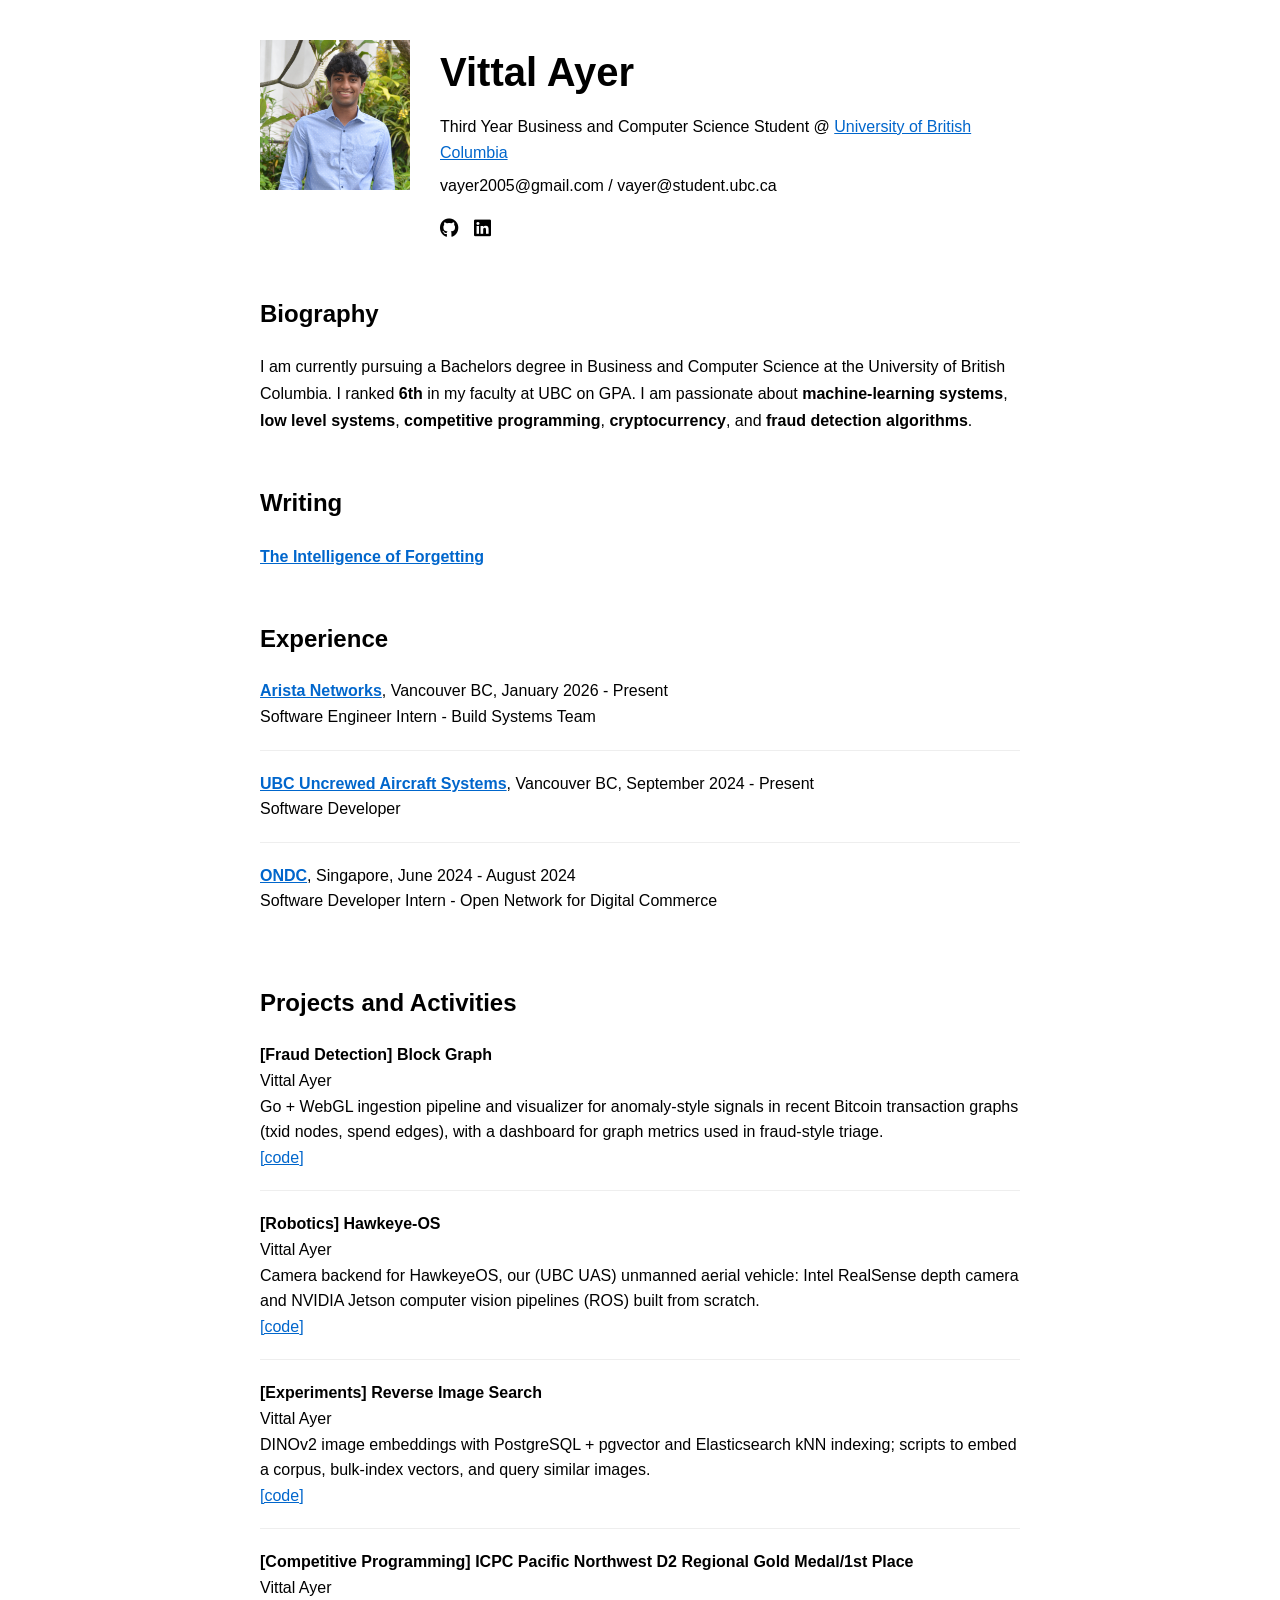
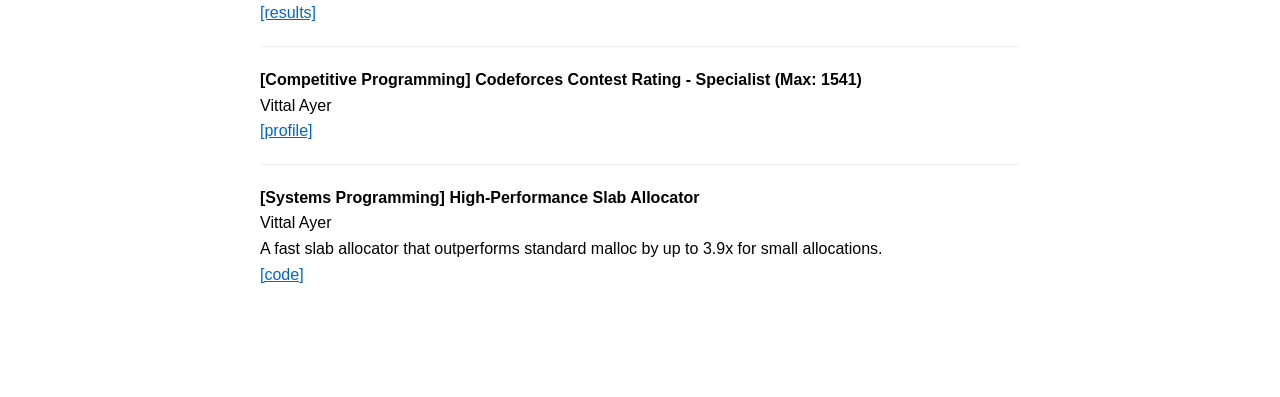
==== index.html @ fc38e706 "switch order" ====
<!DOCTYPE html>
<html lang="en">
<head>
  <title>Vittal Ayer</title>
  <meta charset="utf-8">
  <meta name="viewport" content="width=device-width, initial-scale=1">
  <!-- font awesome -->
  <link rel="stylesheet" href="https://cdnjs.cloudflare.com/ajax/libs/font-awesome/6.4.0/css/all.min.css">
  <!-- linking css file -->
  <link rel="stylesheet" href="style.css">
</head>

<body>
    <div class="container">
        <!-- Profile Header -->
        <div class="profile-header">
            <div class="profile-photo">
                <img src="images/IMG-1646.JPG" alt="Vittal Ayer">
            </div>
            <div class="profile-info">
                <h1 class="name">Vittal Ayer</h1>
                <p class="current-role">Third Year Business and Computer Science Student @ <a href="https://www.ubc.ca/" target="_blank">University of British Columbia</a></p>
                <p class="email">vayer2005@gmail.com / vayer@student.ubc.ca</p>
                <div class="social-links">
                    <a href="https://github.com/vayer2005" target="_blank"><i class="fab fa-github"></i></a>
                    <a href="https://www.linkedin.com/in/vittal-ayer-537387248/" target="_blank"><i class="fab fa-linkedin"></i></a>
                </div>
            </div>
        </div>

        <!-- Biography Section -->
        <section class="content-section">
            <h2>Biography</h2>
            <p>
               I am currently pursuing a Bachelors degree in Business and Computer Science at the University of British Columbia. I ranked <strong>6th</strong> in my faculty at UBC on GPA. I am passionate about <strong>machine-learning systems</strong>, <strong>low level systems</strong>, <strong>competitive programming</strong>, <strong>cryptocurrency</strong>, and <strong>fraud detection algorithms</strong>.
            </p>
        </section>

        <!-- Writing Section -->
        <section class="content-section">
            <h2>Writing</h2>
            <div class="writing-list">
                <a href="writing/the-intelligence-of-forgetting.html">The Intelligence of Forgetting</a>
            </div>
        </section>

        <!-- Internships Section -->
        <section class="content-section">
            <h2>Experience</h2>
            <ul class="internships-list">
                <li>
                    <strong><a href="https://www.arista.com/" target="_blank">Arista Networks</a></strong>, Vancouver BC, January 2026 - Present
                    <br>Software Engineer Intern - Build Systems Team
                </li>
                <li>
                    <strong><a href="https://ubcuas.com/" target="_blank">UBC Uncrewed Aircraft Systems</a></strong>, Vancouver BC, September 2024 - Present
                    <br>Software Developer
                </li>
                <li>
                    <strong><a href="https://ondc.org/" target="_blank">ONDC</a></strong>, Singapore, June 2024 - August 2024
                    <br>Software Developer Intern - Open Network for Digital Commerce
                </li>
            </ul>
        </section>

        <!-- Publications/Projects Section -->
        <section class="content-section">
            <h2>Projects and Activities</h2>
            <ul class="publications-list">
                <li>
                    <strong>[Fraud Detection]</strong> <strong>Block Graph</strong>
                    <br>Vittal Ayer
                    <br>Go + WebGL ingestion pipeline and visualizer for anomaly-style signals in recent Bitcoin transaction graphs (txid nodes, spend edges), with a dashboard for graph metrics used in fraud-style triage.
                    <br><a href="https://github.com/vayer2005/block-graph" target="_blank">[code]</a>
                </li>
                <li>
                    <strong>[Robotics]</strong> <strong>Hawkeye-OS</strong>
                    <br>Vittal Ayer
                    <br>Camera backend for HawkeyeOS, our (UBC UAS) unmanned aerial vehicle: Intel RealSense depth camera and NVIDIA Jetson computer vision pipelines (ROS) built from scratch.
                    <br><a href="https://github.com/ubcuas/Hawkeye-OS" target="_blank">[code]</a>
                </li>
                <li>
                    <strong>[Experiments]</strong> <strong>Reverse Image Search</strong>
                    <br>Vittal Ayer
                    <br>DINOv2 image embeddings with PostgreSQL + pgvector and Elasticsearch kNN indexing; scripts to embed a corpus, bulk-index vectors, and query similar images.
                    <br><a href="https://github.com/vayer2005/reverse-img-search" target="_blank">[code]</a>
                </li>
                <li>
                    <strong>[Competitive Programming]</strong> <strong>ICPC Pacific Northwest D2 Regional Gold Medal/1st Place</strong>
                    <br>Vittal Ayer
                    <br><a href="http://acmicpc-pacnw.org/scoreboard/2024/index_D2.html" target="_blank">[results]</a>
                </li>
                <li>
                    <strong>[Competitive Programming]</strong> <strong>Codeforces Contest Rating - Specialist (Max: 1541)</strong>
                    <br>Vittal Ayer
                    <br><a href="https://codeforces.com/profile/2040441" target="_blank">[profile]</a>
                </li>
                <li>
                    <strong>[Systems Programming]</strong> <strong>High-Performance Slab Allocator</strong>
                    <br>Vittal Ayer
                    <br>A fast slab allocator that outperforms standard malloc by up to 3.9x for small allocations.
                    <br><a href="https://github.com/vayer2005/pool-allocator" target="_blank">[code]</a>
                </li>
            </ul>
        </section>
    </div>
</body>
</html>
---- style.css ----
/* Reset and base styles */
* {
    margin: 0;
    padding: 0;
    box-sizing: border-box;
}

/* Paragraph rhythm after reset — avoids collapsed <p> when CSS load/order differs (e.g. GitHub). */
p {
    margin-top: 0;
    margin-bottom: 1em;
}

body {
    font-family: -apple-system, BlinkMacSystemFont, 'Segoe UI', Roboto, Oxygen, Ubuntu, Cantarell, sans-serif;
    line-height: 1.6;
    color: #000;
    background-color: #fff;
    max-width: 800px;
    margin: 0 auto;
    padding: 40px 20px;
}

/* Container */
.container {
    max-width: 800px;
    margin: 0 auto;
}

/* Profile Header */
.profile-header {
    display: flex;
    align-items: flex-start;
    gap: 30px;
    margin-bottom: 50px;
}

.profile-photo img {
    width: 150px;
    height: 150px;
    border-radius: 0;
    object-fit: cover;
}

.profile-info {
    flex: 1;
}

.name {
    font-size: 2.5rem;
    font-weight: bold;
    margin-bottom: 10px;
    color: #000;
}

.current-role {
    font-size: 1rem;
    margin-bottom: 8px;
    color: #000;
}

.email {
    font-size: 1rem;
    margin-bottom: 15px;
    color: #000;
}

.social-links {
    display: flex;
    gap: 15px;
}

.social-links a {
    color: #000;
    text-decoration: none;
    font-size: 1.2rem;
}

.social-links a:hover {
    opacity: 0.7;
}

/* Content Sections */
.content-section {
    margin-bottom: 50px;
}

.content-section h2 {
    font-size: 1.5rem;
    font-weight: bold;
    margin-bottom: 20px;
    color: #000;
}

.content-section p {
    margin-bottom: 15px;
    font-size: 1rem;
    line-height: 1.7;
}

/* Links */
a {
    color: #0066cc;
    text-decoration: underline;
}

a:hover {
    color: #004499;
}

/* Publications/Projects List */
.publications-list {
    list-style: none;
}

.publications-list li {
    margin-bottom: 20px;
    padding-bottom: 20px;
    border-bottom: 1px solid #eee;
}

.publications-list li:last-child {
    border-bottom: none;
}

.publications-list strong {
    font-weight: bold;
}

/* Internships/Experience List */
.internships-list {
    list-style: none;
}

.internships-list li {
    margin-bottom: 20px;
    padding-bottom: 20px;
    border-bottom: 1px solid #eee;
}

.internships-list li:last-child {
    border-bottom: none;
}

.internships-list strong {
    font-weight: bold;
}

/* Writing links (no list markers) */
.writing-list {
    display: flex;
    flex-direction: column;
    align-items: flex-start;
    gap: 12px;
    font-size: 1rem;
    line-height: 1.7;
}

.writing-list a {
    font-weight: bold;
}

/* Article pages */
.article-nav {
    margin-bottom: 24px;
    font-size: 1rem;
}

.article-page article h1 {
    font-size: 1.85rem;
    font-weight: bold;
    margin-bottom: 8px;
    color: #000;
    line-height: 1.3;
}

.article-body .article-date {
    font-size: 0.95rem;
    color: #444;
    margin: 0 0 24px;
}

.article-body p {
    margin-bottom: 15px;
    font-size: 1rem;
    line-height: 1.7;
}

.article-body blockquote {
    margin: 20px 0 20px 1rem;
    padding-left: 1rem;
    border-left: 3px solid #ccc;
    color: #222;
}

.article-body blockquote p {
    margin-bottom: 0;
}

.article-body .quote-citation {
    font-size: 0.95rem;
    color: #444;
    margin: -8px 0 20px;
}

.article-body .article-figure + .quote-citation {
    margin-top: -0.25rem;
    margin-left: 1.25rem;
    padding-left: 1rem;
    max-width: min(28rem, calc(100% - 1.25rem));
}

.article-body pre {
    margin: 18px 0;
    padding: 14px 16px;
    background: #f6f6f6;
    border: 1px solid #e8e8e8;
    overflow-x: auto;
    font-size: 0.85rem;
    line-height: 1.5;
}

.article-body code {
    font-family: ui-monospace, SFMono-Regular, Menlo, Monaco, Consolas, monospace;
}

.article-body .article-figure {
    margin: 1.5rem 0 1.75rem 1.25rem;
    max-width: min(28rem, calc(100% - 1.25rem));
    padding-left: 1rem;
    border-left: 2px solid #e0e0e0;
}

.article-body .article-figure img,
.article-body .article-figure video {
    width: 100%;
    max-width: 100%;
    height: auto;
    display: block;
}

/* Responsive Design */
@media (max-width: 768px) {
    body {
        padding: 20px 15px;
    }
    
    .profile-header {
        flex-direction: column;
        align-items: center;
        text-align: center;
        gap: 20px;
    }
    
    .profile-photo img {
        width: 120px;
        height: 120px;
    }
    
    .name {
        font-size: 2rem;
    }
    
    .social-links {
        justify-content: center;
    }

    .article-body .article-figure {
        margin-left: 0.75rem;
        max-width: calc(100% - 0.75rem);
        padding-left: 0.75rem;
    }

    .article-body .article-figure + .quote-citation {
        margin-left: 0.75rem;
        padding-left: 0.75rem;
        max-width: calc(100% - 0.75rem);
    }
}
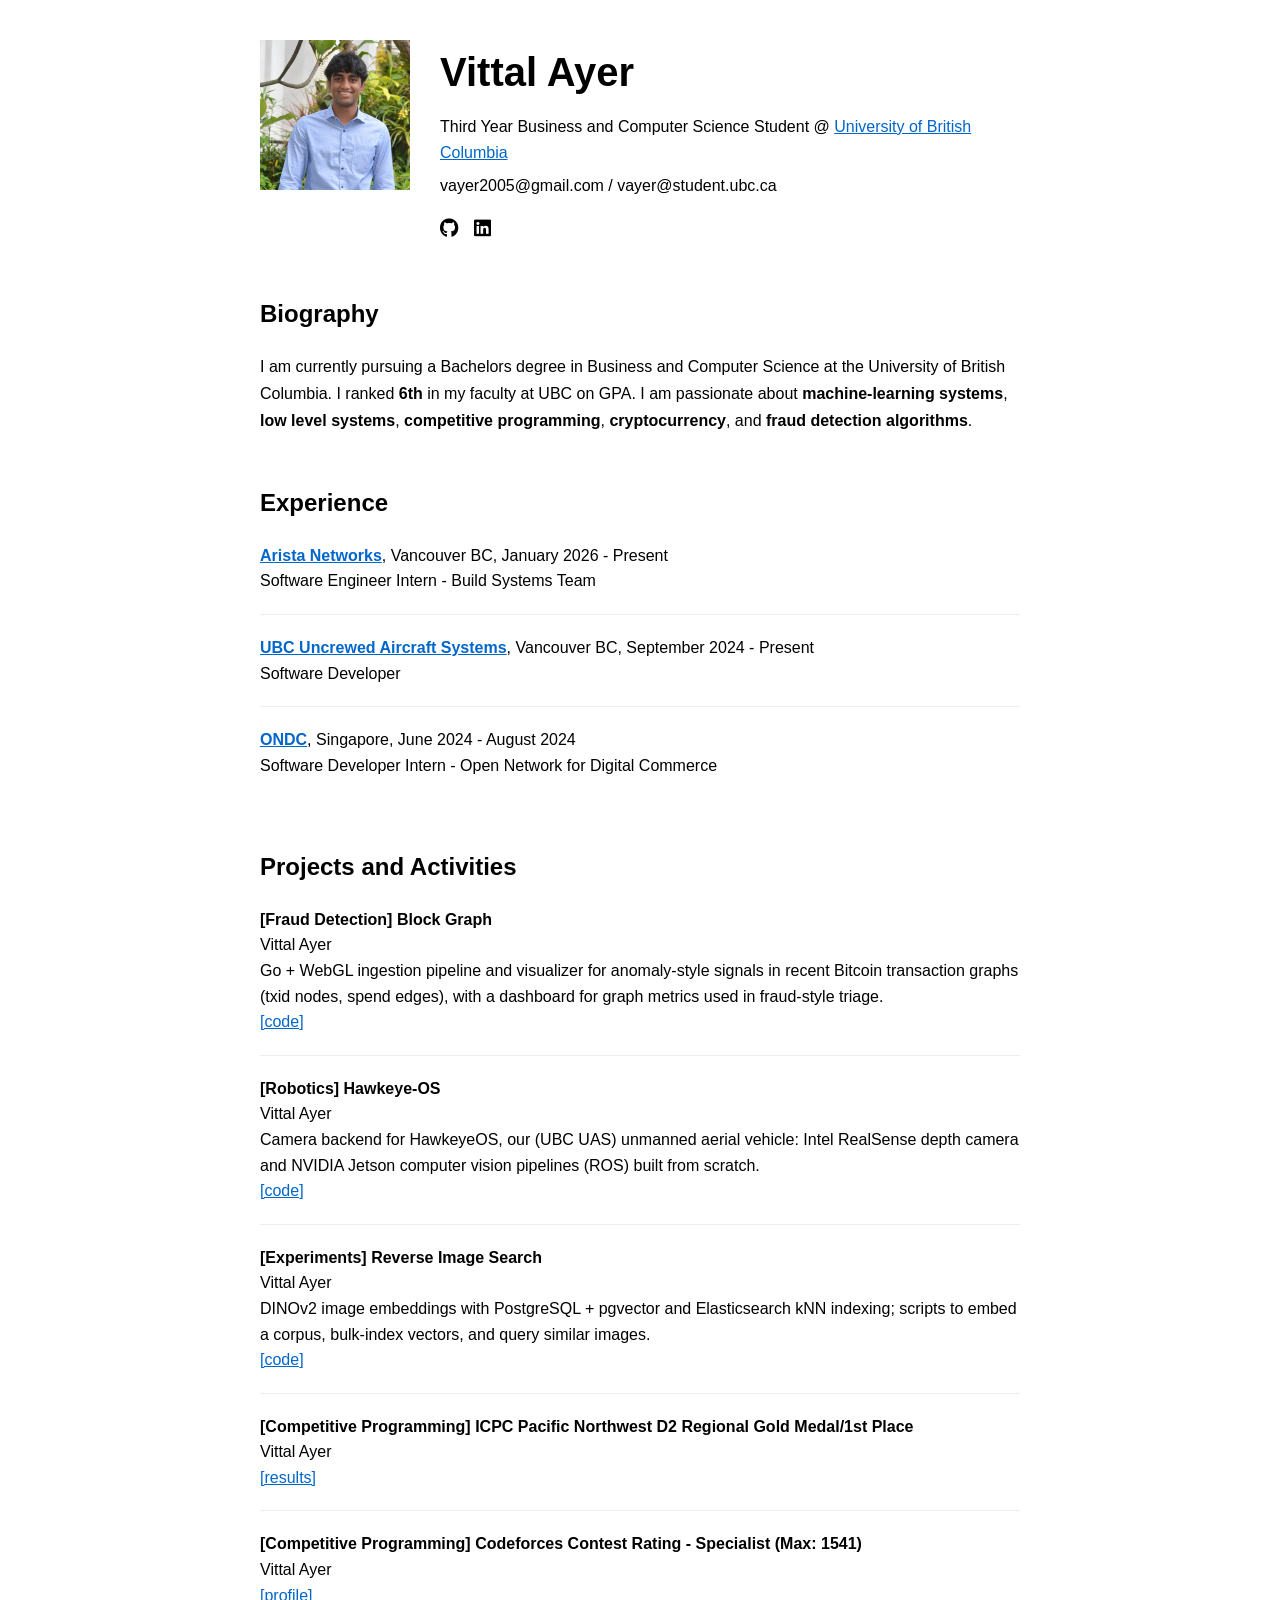
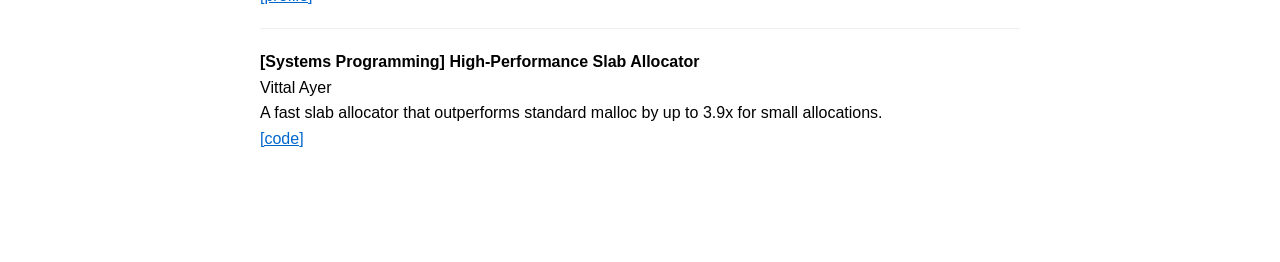
==== commit 1ecb43da: "rm es" ====
--- a/index.html
+++ b/index.html
@@ -34,14 +34,6 @@
             <p>
                I am currently pursuing a Bachelors degree in Business and Computer Science at the University of British Columbia. I ranked <strong>6th</strong> in my faculty at UBC on GPA. I am passionate about <strong>machine-learning systems</strong>, <strong>low level systems</strong>, <strong>competitive programming</strong>, <strong>cryptocurrency</strong>, and <strong>fraud detection algorithms</strong>.
             </p>
-        </section>
-
-        <!-- Writing Section -->
-        <section class="content-section">
-            <h2>Writing</h2>
-            <div class="writing-list">
-                <a href="writing/the-intelligence-of-forgetting.html">The Intelligence of Forgetting</a>
-            </div>
         </section>
 
         <!-- Internships Section -->
--- a/style.css
+++ b/style.css
@@ -146,99 +146,6 @@
     font-weight: bold;
 }
 
-/* Writing links (no list markers) */
-.writing-list {
-    display: flex;
-    flex-direction: column;
-    align-items: flex-start;
-    gap: 12px;
-    font-size: 1rem;
-    line-height: 1.7;
-}
-
-.writing-list a {
-    font-weight: bold;
-}
-
-/* Article pages */
-.article-nav {
-    margin-bottom: 24px;
-    font-size: 1rem;
-}
-
-.article-page article h1 {
-    font-size: 1.85rem;
-    font-weight: bold;
-    margin-bottom: 8px;
-    color: #000;
-    line-height: 1.3;
-}
-
-.article-body .article-date {
-    font-size: 0.95rem;
-    color: #444;
-    margin: 0 0 24px;
-}
-
-.article-body p {
-    margin-bottom: 15px;
-    font-size: 1rem;
-    line-height: 1.7;
-}
-
-.article-body blockquote {
-    margin: 20px 0 20px 1rem;
-    padding-left: 1rem;
-    border-left: 3px solid #ccc;
-    color: #222;
-}
-
-.article-body blockquote p {
-    margin-bottom: 0;
-}
-
-.article-body .quote-citation {
-    font-size: 0.95rem;
-    color: #444;
-    margin: -8px 0 20px;
-}
-
-.article-body .article-figure + .quote-citation {
-    margin-top: -0.25rem;
-    margin-left: 1.25rem;
-    padding-left: 1rem;
-    max-width: min(28rem, calc(100% - 1.25rem));
-}
-
-.article-body pre {
-    margin: 18px 0;
-    padding: 14px 16px;
-    background: #f6f6f6;
-    border: 1px solid #e8e8e8;
-    overflow-x: auto;
-    font-size: 0.85rem;
-    line-height: 1.5;
-}
-
-.article-body code {
-    font-family: ui-monospace, SFMono-Regular, Menlo, Monaco, Consolas, monospace;
-}
-
-.article-body .article-figure {
-    margin: 1.5rem 0 1.75rem 1.25rem;
-    max-width: min(28rem, calc(100% - 1.25rem));
-    padding-left: 1rem;
-    border-left: 2px solid #e0e0e0;
-}
-
-.article-body .article-figure img,
-.article-body .article-figure video {
-    width: 100%;
-    max-width: 100%;
-    height: auto;
-    display: block;
-}
-
 /* Responsive Design */
 @media (max-width: 768px) {
     body {
@@ -264,16 +171,4 @@
     .social-links {
         justify-content: center;
     }
-
-    .article-body .article-figure {
-        margin-left: 0.75rem;
-        max-width: calc(100% - 0.75rem);
-        padding-left: 0.75rem;
-    }
-
-    .article-body .article-figure + .quote-citation {
-        margin-left: 0.75rem;
-        padding-left: 0.75rem;
-        max-width: calc(100% - 0.75rem);
-    }
 }
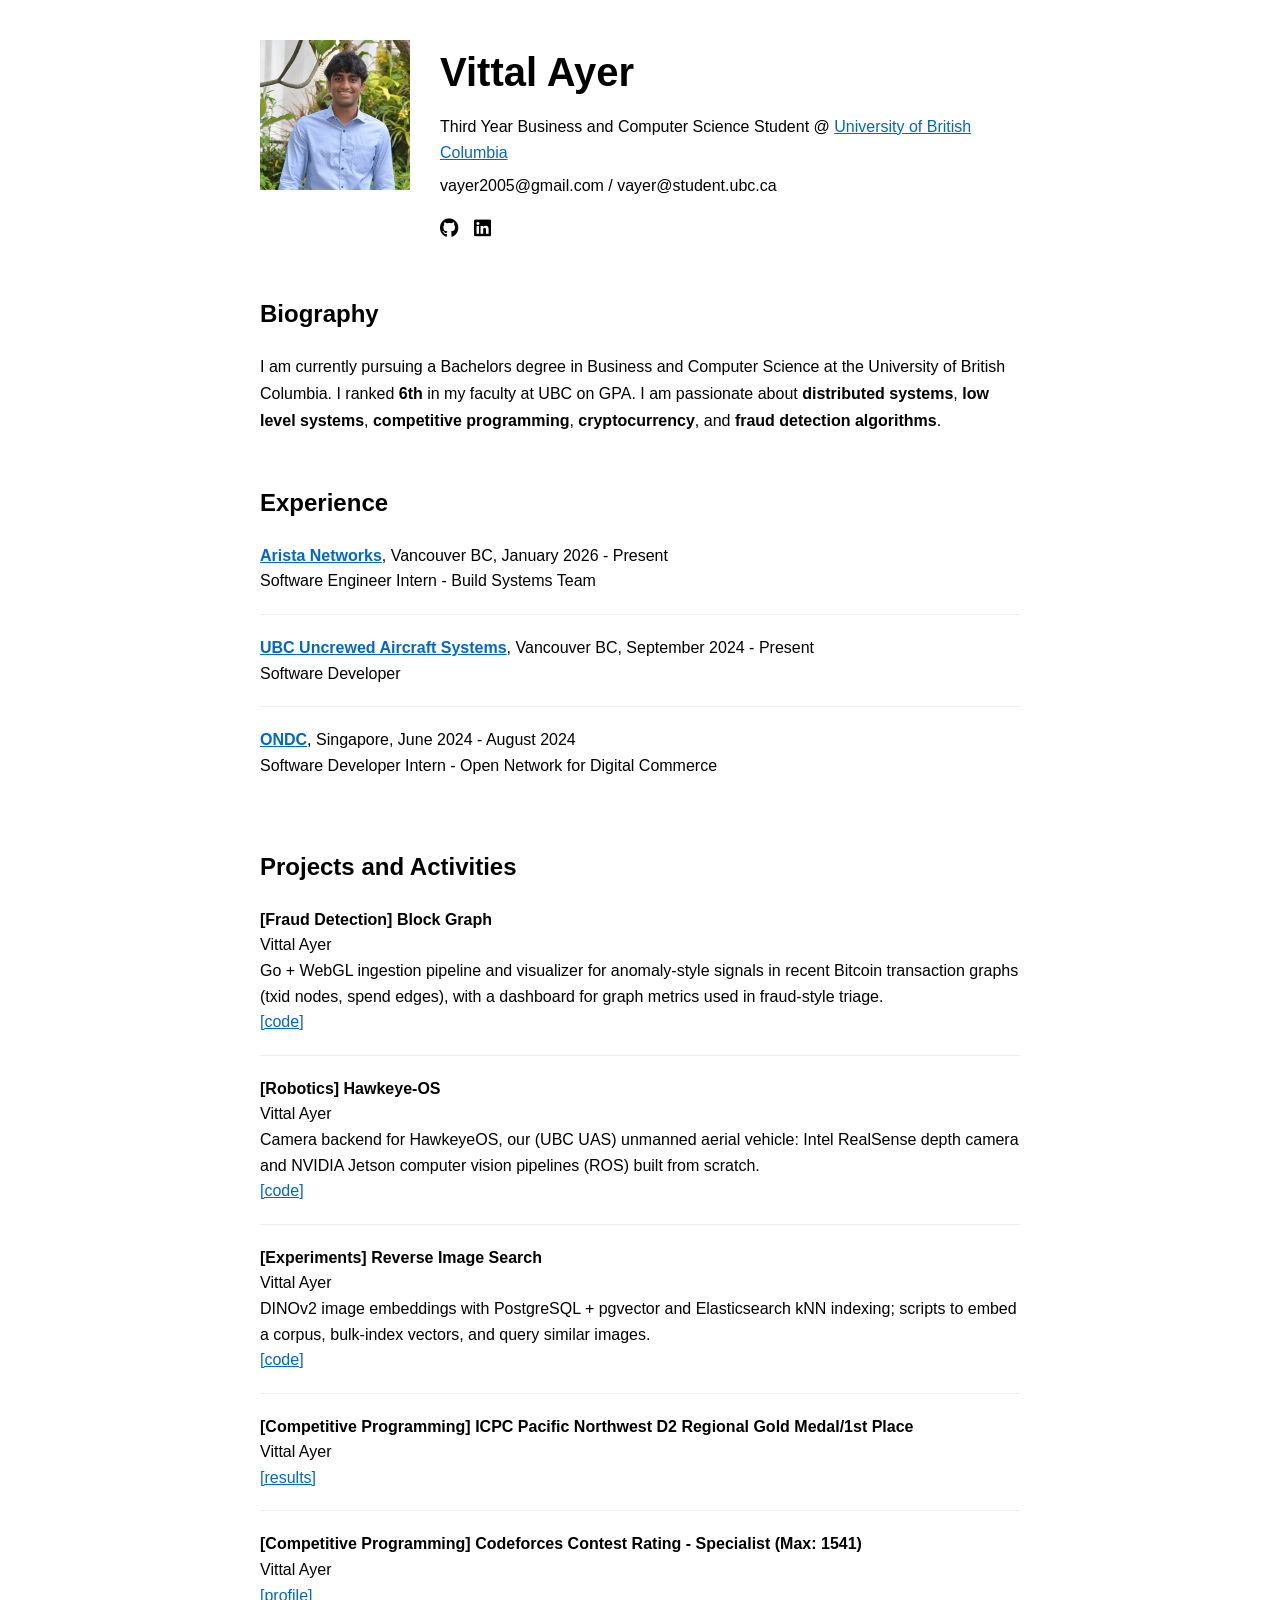
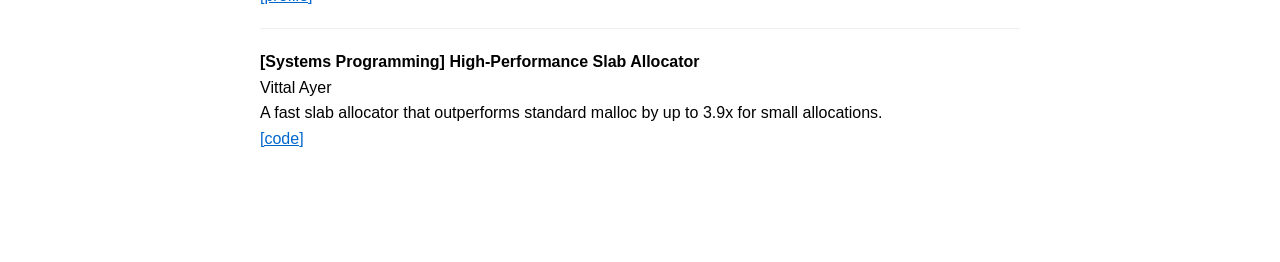
==== commit 2e7dee71: "docs(site): mention distributed systems in biography" ====
--- a/index.html
+++ b/index.html
@@ -32,7 +32,7 @@
         <section class="content-section">
             <h2>Biography</h2>
             <p>
-               I am currently pursuing a Bachelors degree in Business and Computer Science at the University of British Columbia. I ranked <strong>6th</strong> in my faculty at UBC on GPA. I am passionate about <strong>machine-learning systems</strong>, <strong>low level systems</strong>, <strong>competitive programming</strong>, <strong>cryptocurrency</strong>, and <strong>fraud detection algorithms</strong>.
+               I am currently pursuing a Bachelors degree in Business and Computer Science at the University of British Columbia. I ranked <strong>6th</strong> in my faculty at UBC on GPA. I am passionate about <strong>distributed systems</strong>, <strong>low level systems</strong>, <strong>competitive programming</strong>, <strong>cryptocurrency</strong>, and <strong>fraud detection algorithms</strong>.
             </p>
         </section>
 
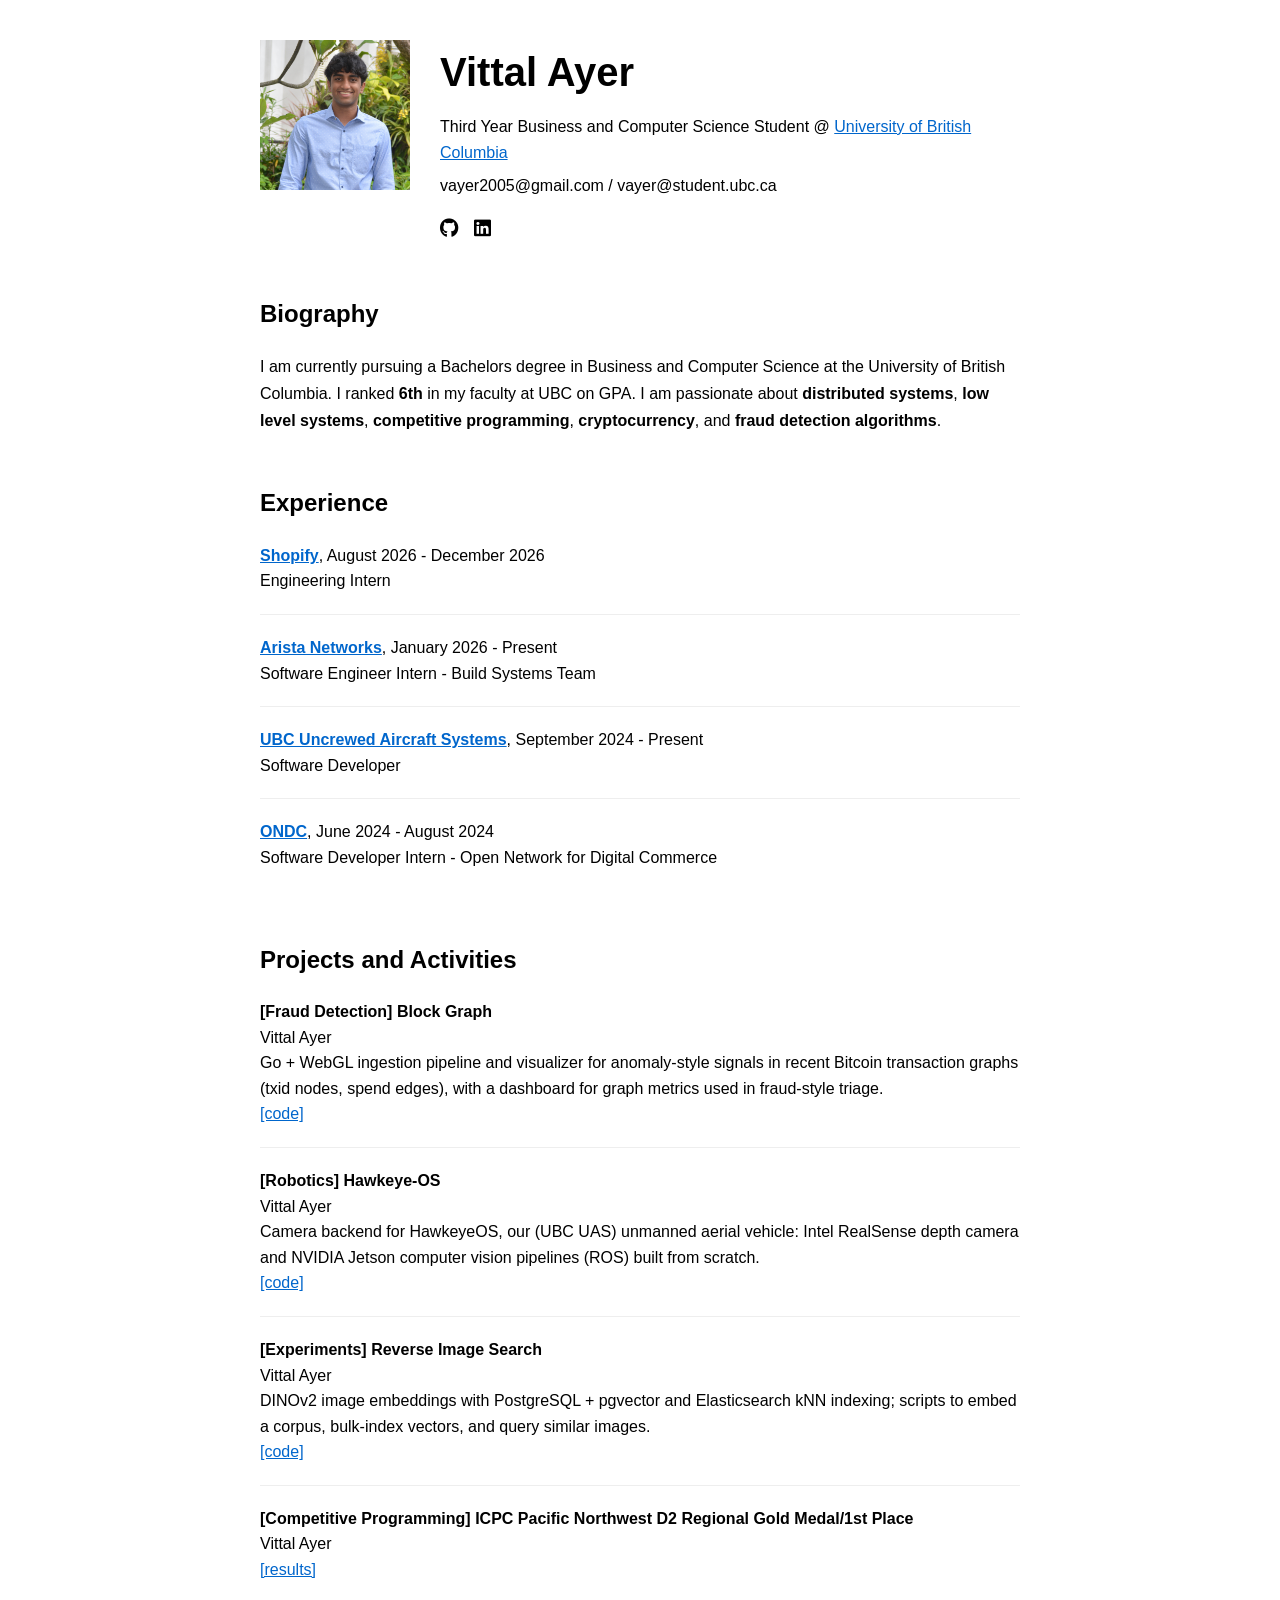
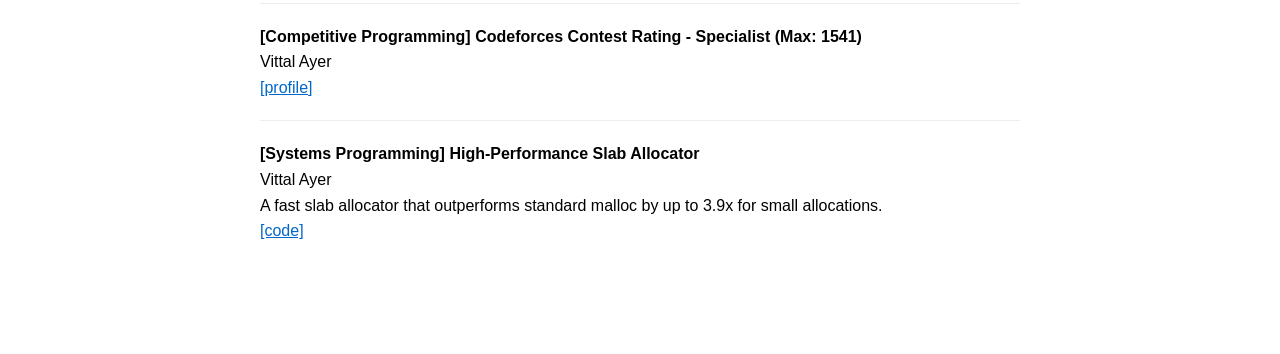
==== commit 2c17e6ae: "feat(site): add Shopify internship and remove experience locations" ====
--- a/index.html
+++ b/index.html
@@ -41,15 +41,19 @@
             <h2>Experience</h2>
             <ul class="internships-list">
                 <li>
-                    <strong><a href="https://www.arista.com/" target="_blank">Arista Networks</a></strong>, Vancouver BC, January 2026 - Present
+                    <strong><a href="https://www.shopify.com/" target="_blank">Shopify</a></strong>, August 2026 - December 2026
+                    <br>Engineering Intern
+                </li>
+                <li>
+                    <strong><a href="https://www.arista.com/" target="_blank">Arista Networks</a></strong>, January 2026 - Present
                     <br>Software Engineer Intern - Build Systems Team
                 </li>
                 <li>
-                    <strong><a href="https://ubcuas.com/" target="_blank">UBC Uncrewed Aircraft Systems</a></strong>, Vancouver BC, September 2024 - Present
+                    <strong><a href="https://ubcuas.com/" target="_blank">UBC Uncrewed Aircraft Systems</a></strong>, September 2024 - Present
                     <br>Software Developer
                 </li>
                 <li>
-                    <strong><a href="https://ondc.org/" target="_blank">ONDC</a></strong>, Singapore, June 2024 - August 2024
+                    <strong><a href="https://ondc.org/" target="_blank">ONDC</a></strong>, June 2024 - August 2024
                     <br>Software Developer Intern - Open Network for Digital Commerce
                 </li>
             </ul>
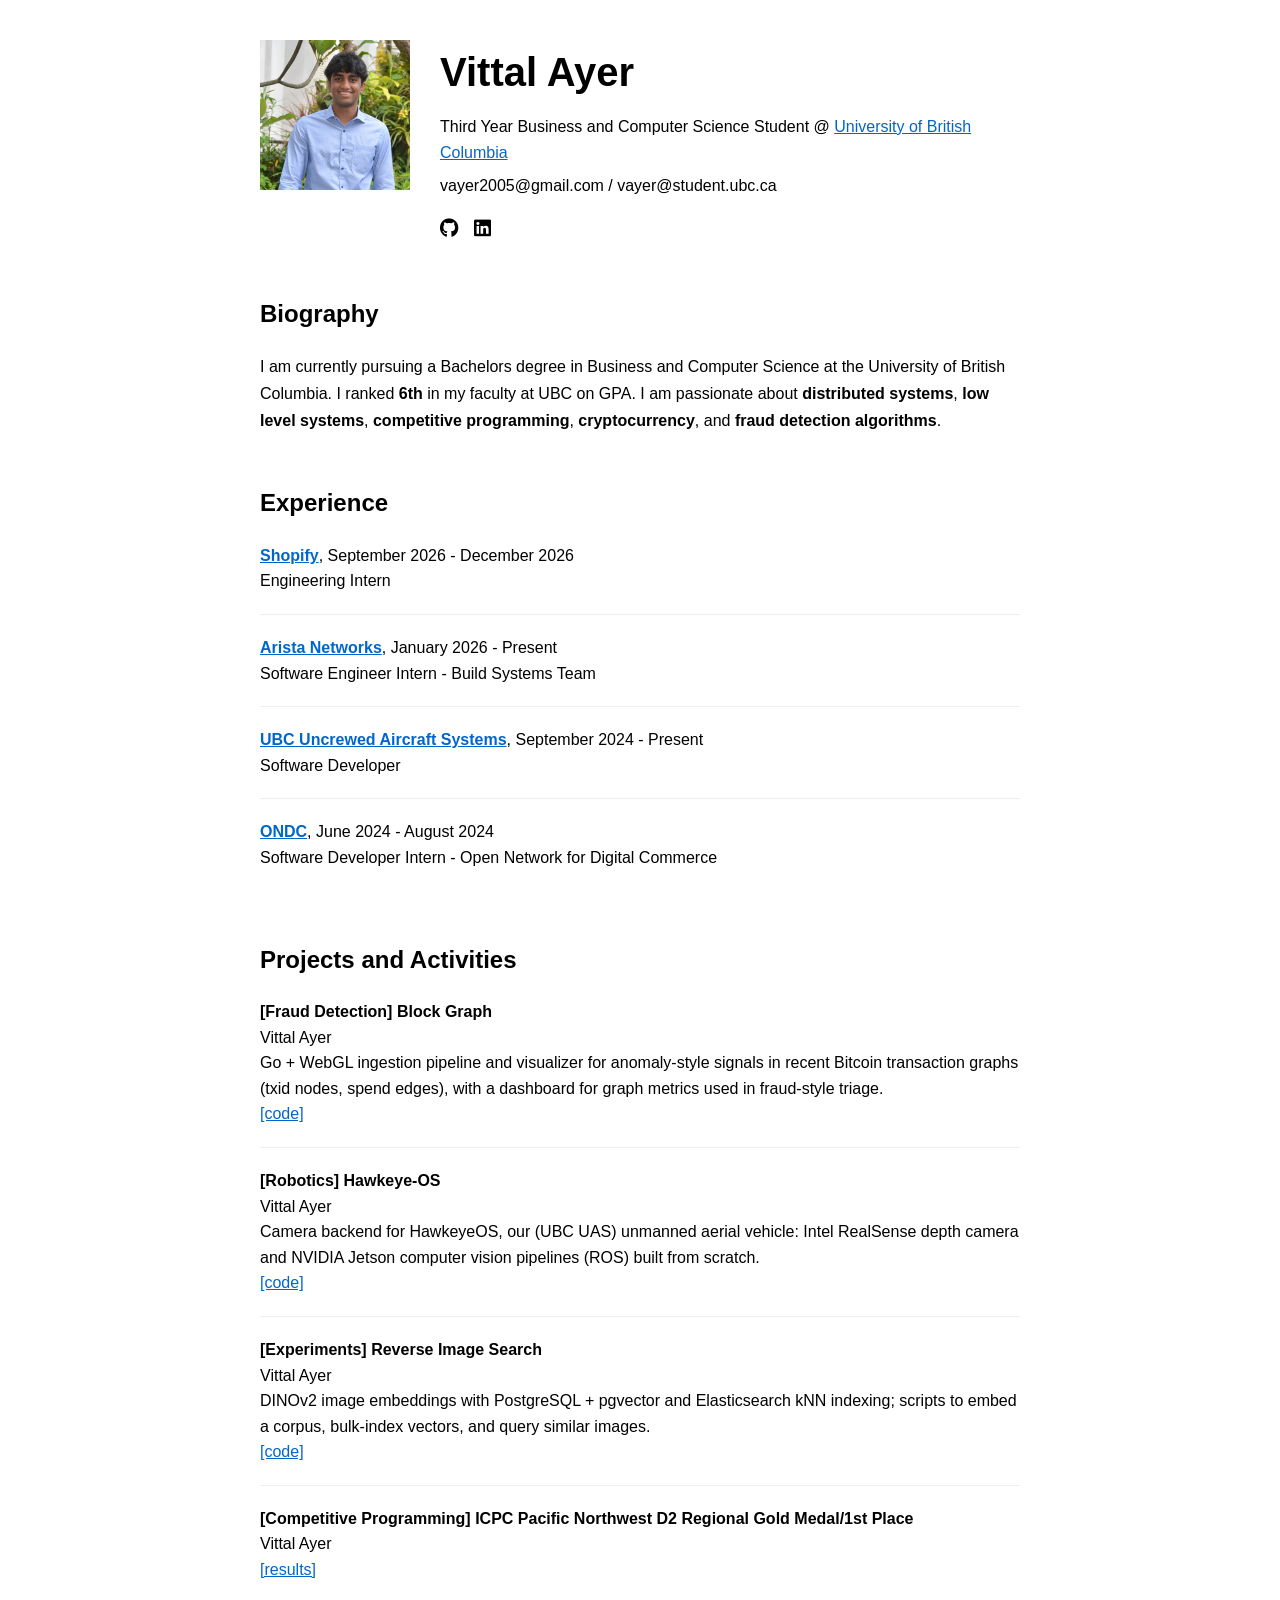
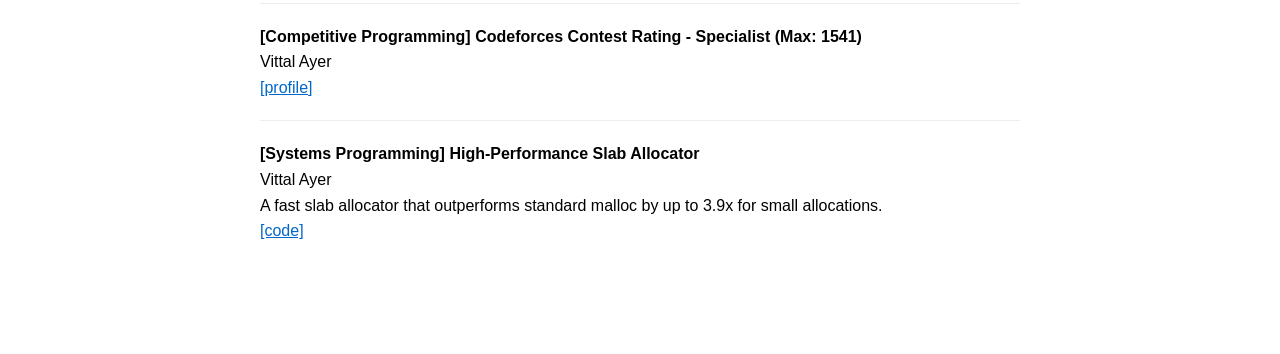
==== commit 9a96605a: "fix date" ====
--- a/index.html
+++ b/index.html
@@ -41,7 +41,7 @@
             <h2>Experience</h2>
             <ul class="internships-list">
                 <li>
-                    <strong><a href="https://www.shopify.com/" target="_blank">Shopify</a></strong>, August 2026 - December 2026
+                    <strong><a href="https://www.shopify.com/" target="_blank">Shopify</a></strong>, September 2026 - December 2026
                     <br>Engineering Intern
                 </li>
                 <li>
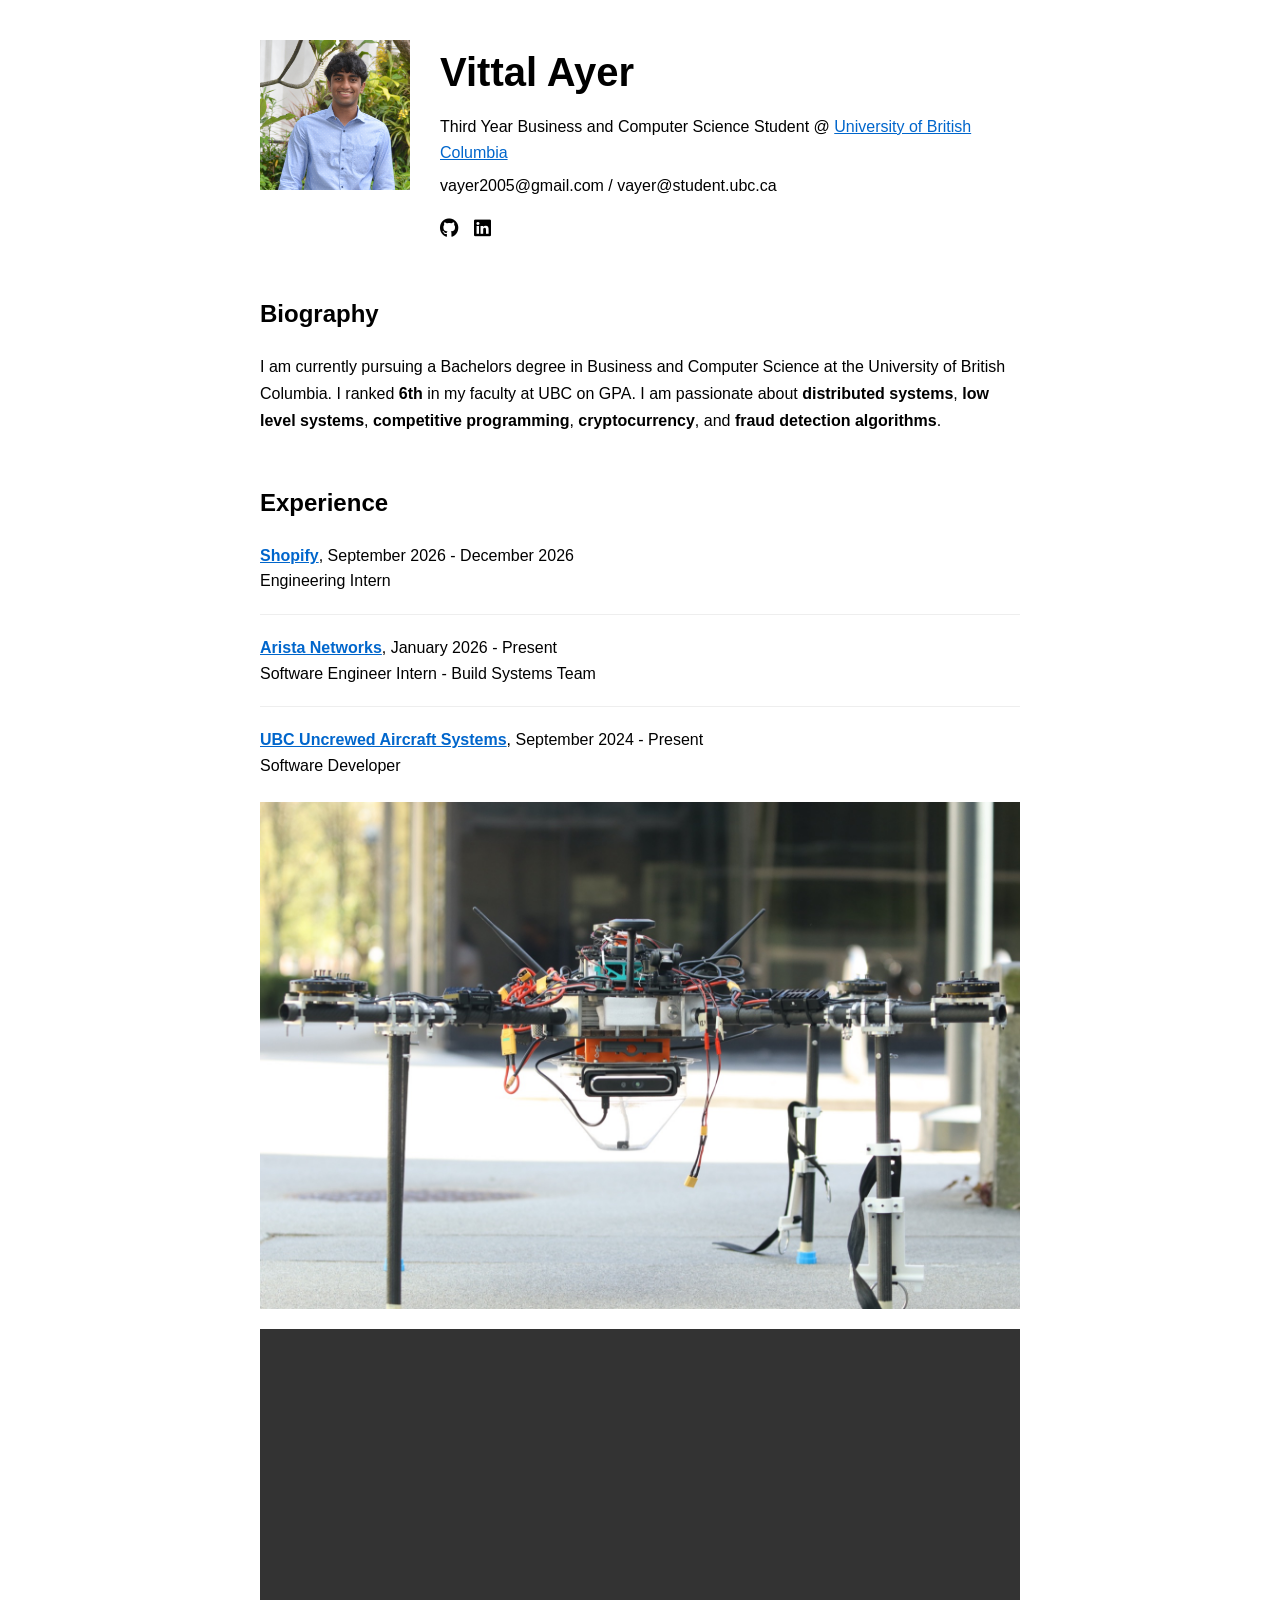
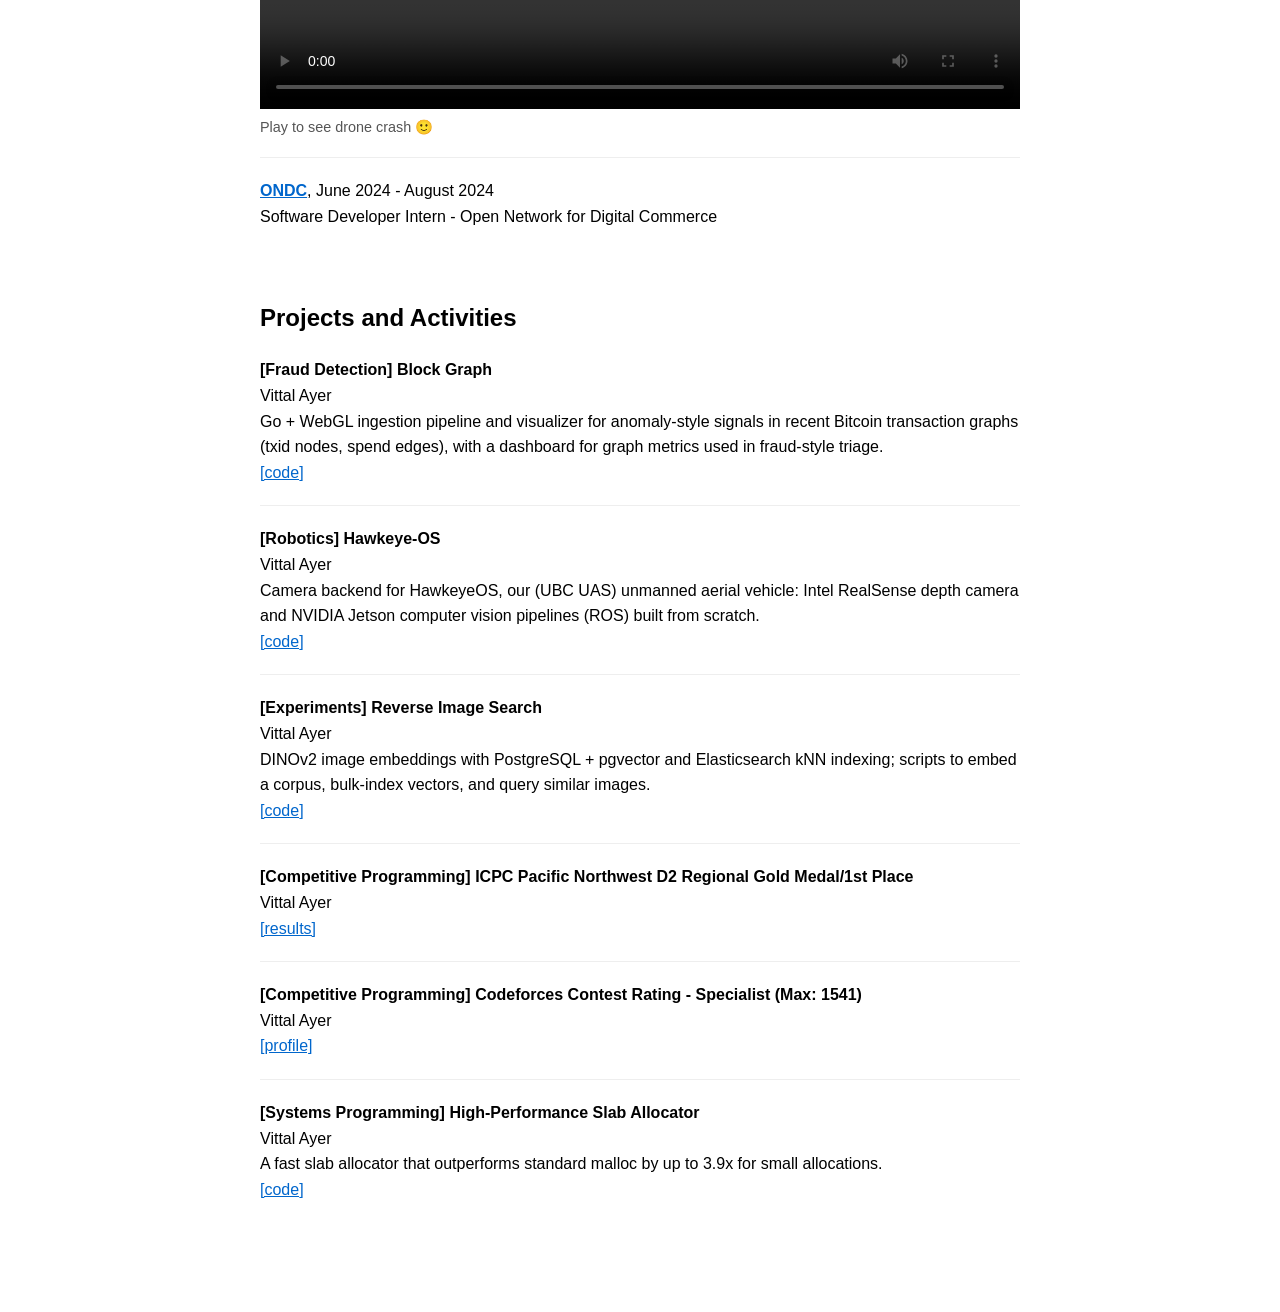
==== commit dfe0cdf8: "added videos" ====
--- a/index.html
+++ b/index.html
@@ -51,6 +51,18 @@
                 <li>
                     <strong><a href="https://ubcuas.com/" target="_blank">UBC Uncrewed Aircraft Systems</a></strong>, September 2024 - Present
                     <br>Software Developer
+                    <div class="uas-media">
+                        <figure class="uas-media-item">
+                            <img src="images/uas-flight.jpg" alt="UBC UAS aircraft during a flight test" loading="lazy">
+                        </figure>
+                        <figure class="uas-media-item">
+                            <video controls preload="metadata" playsinline>
+                                <source src="images/flight-test.mp4" type="video/mp4">
+                                Your browser does not support the video tag.
+                            </video>
+                            <figcaption>Play to see drone crash 🙂</figcaption>
+                        </figure>
+                    </div>
                 </li>
                 <li>
                     <strong><a href="https://ondc.org/" target="_blank">ONDC</a></strong>, June 2024 - August 2024
--- a/style.css
+++ b/style.css
@@ -146,6 +146,33 @@
     font-weight: bold;
 }
 
+/* UAS Media */
+.uas-media {
+    display: grid;
+    grid-template-columns: 1fr;
+    gap: 20px;
+    margin-top: 24px;
+}
+
+.uas-media-item {
+    margin: 0;
+}
+
+.uas-media-item img,
+.uas-media-item video {
+    display: block;
+    width: 100%;
+    height: auto;
+    background: #f5f5f5;
+}
+
+.uas-media-item figcaption {
+    margin-top: 8px;
+    font-size: 0.9rem;
+    color: #555;
+    line-height: 1.4;
+}
+
 /* Responsive Design */
 @media (max-width: 768px) {
     body {
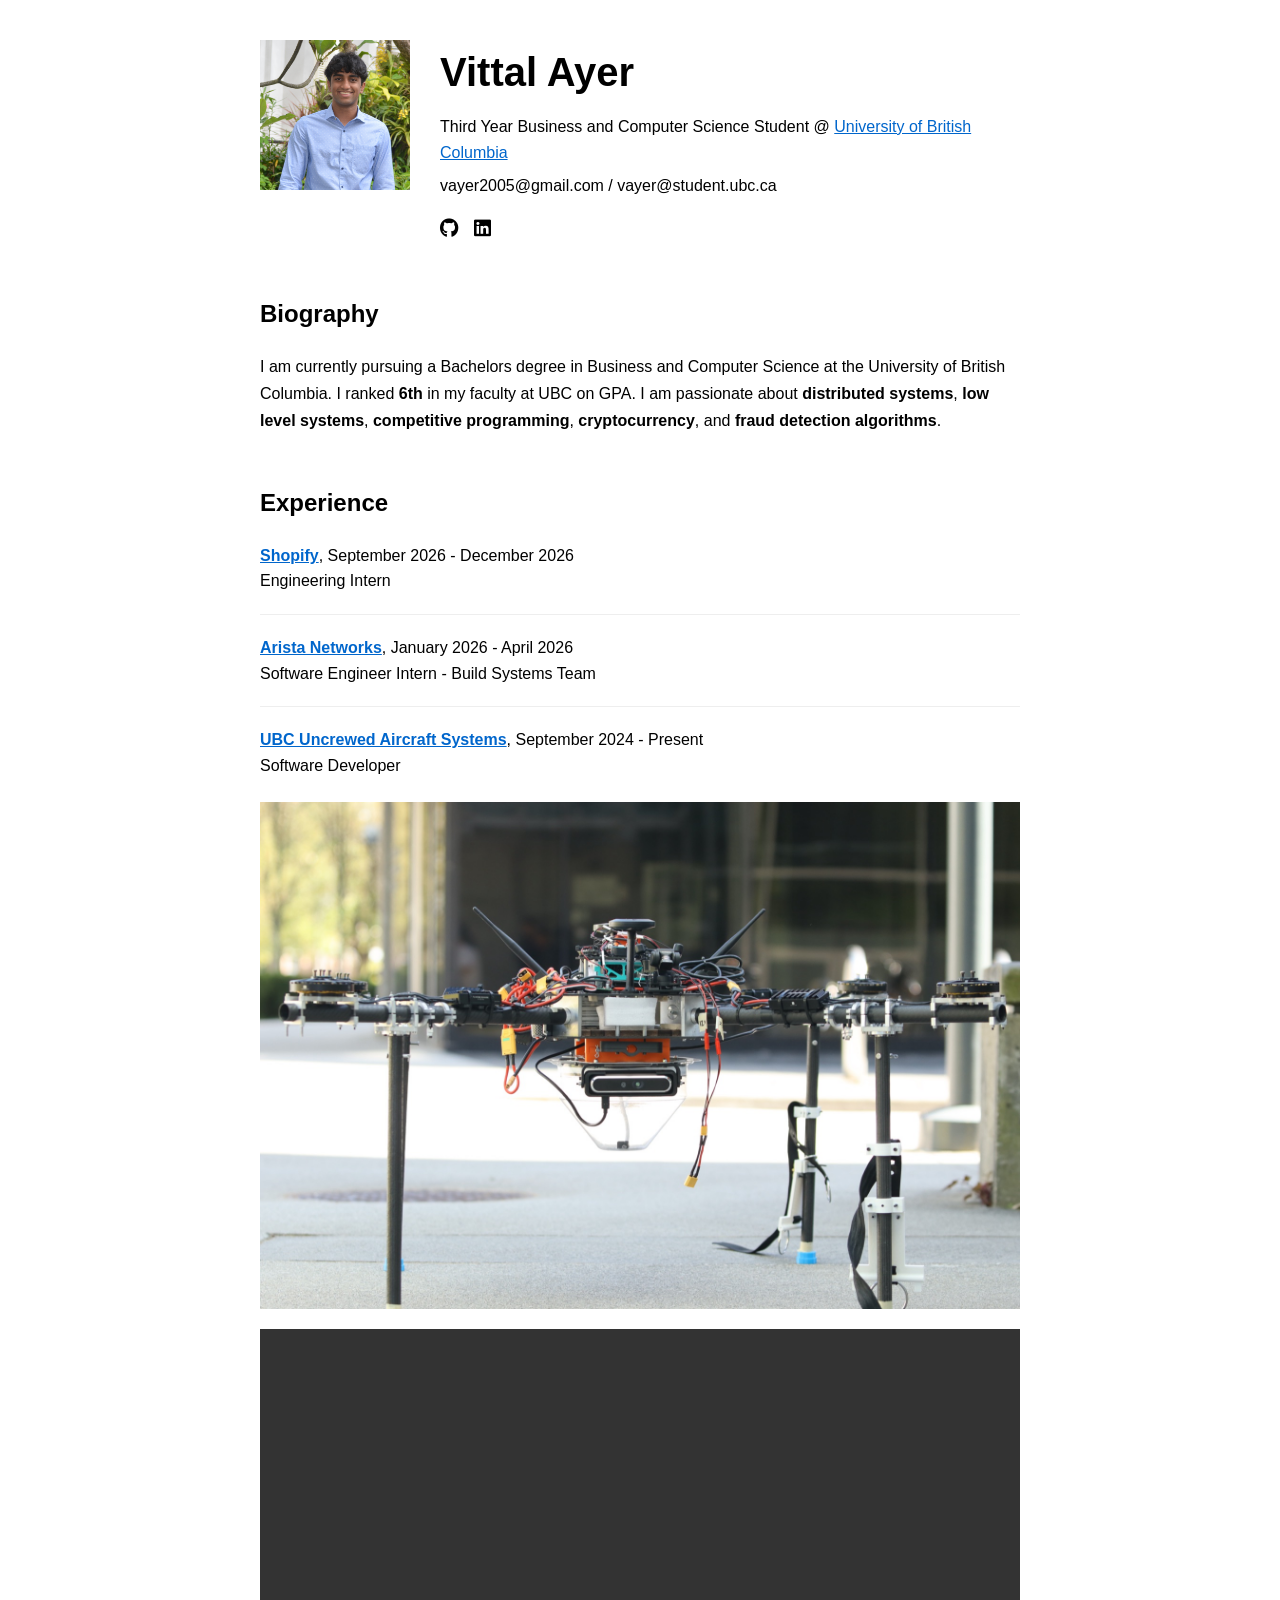
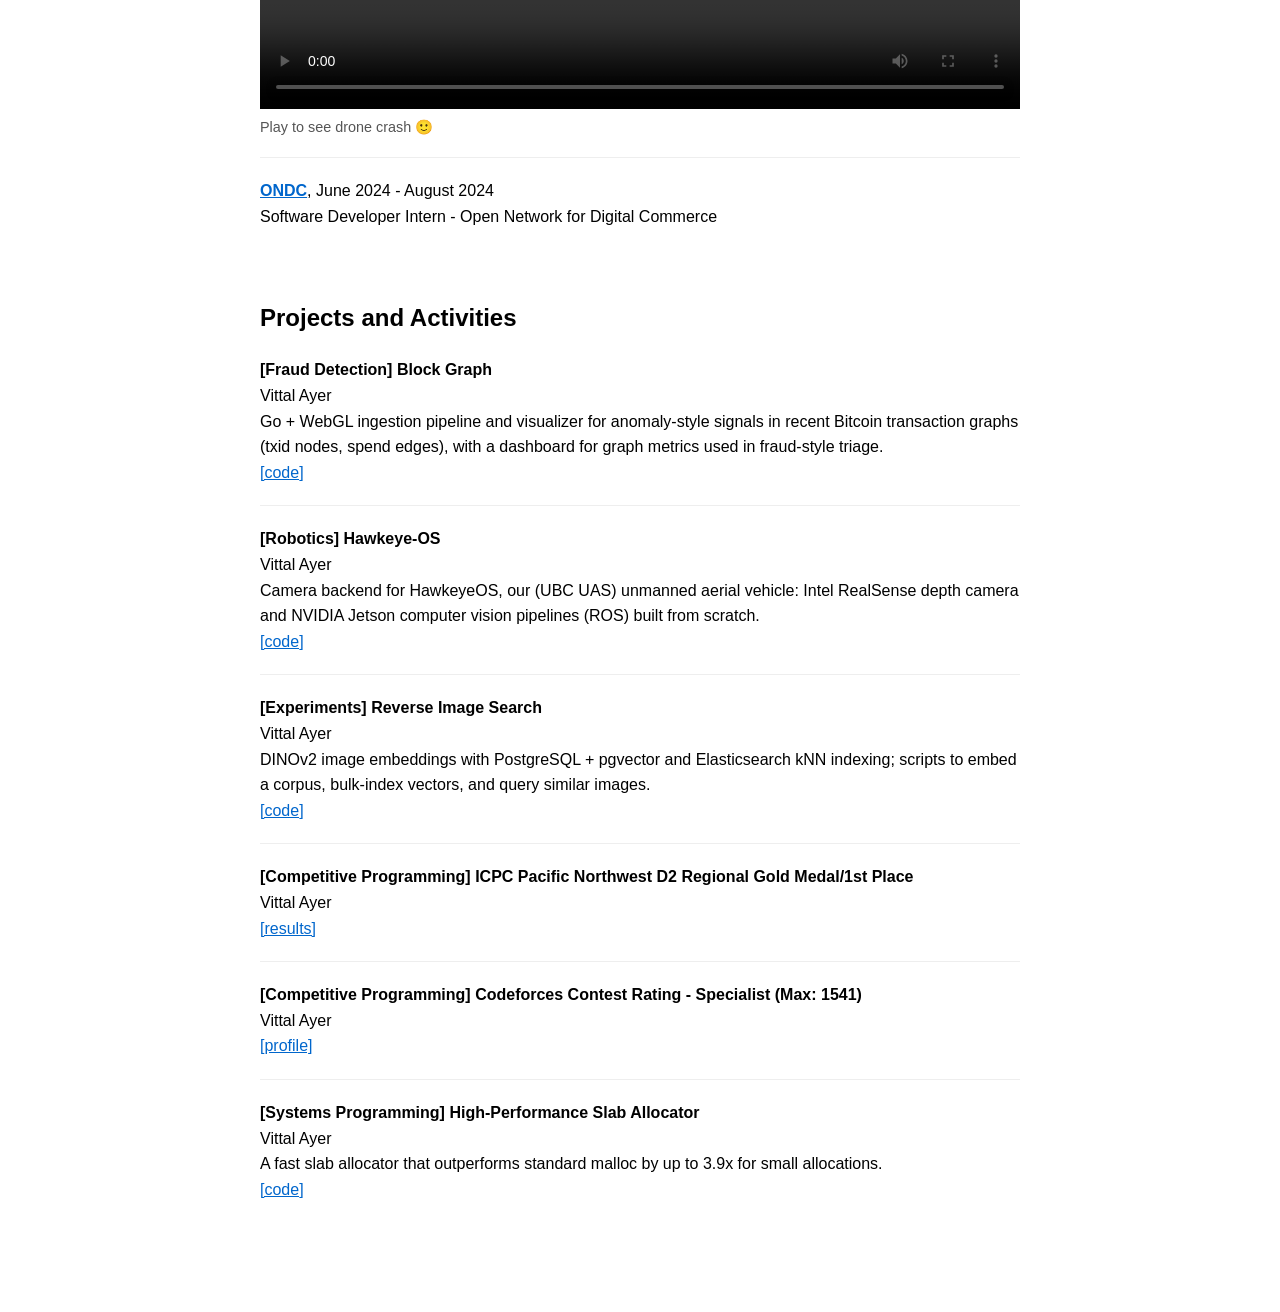
==== commit 33172f54: "chore(index): set Arista internship end date to April 2026" ====
--- a/index.html
+++ b/index.html
@@ -45,7 +45,7 @@
                     <br>Engineering Intern
                 </li>
                 <li>
-                    <strong><a href="https://www.arista.com/" target="_blank">Arista Networks</a></strong>, January 2026 - Present
+                    <strong><a href="https://www.arista.com/" target="_blank">Arista Networks</a></strong>, January 2026 - April 2026
                     <br>Software Engineer Intern - Build Systems Team
                 </li>
                 <li>
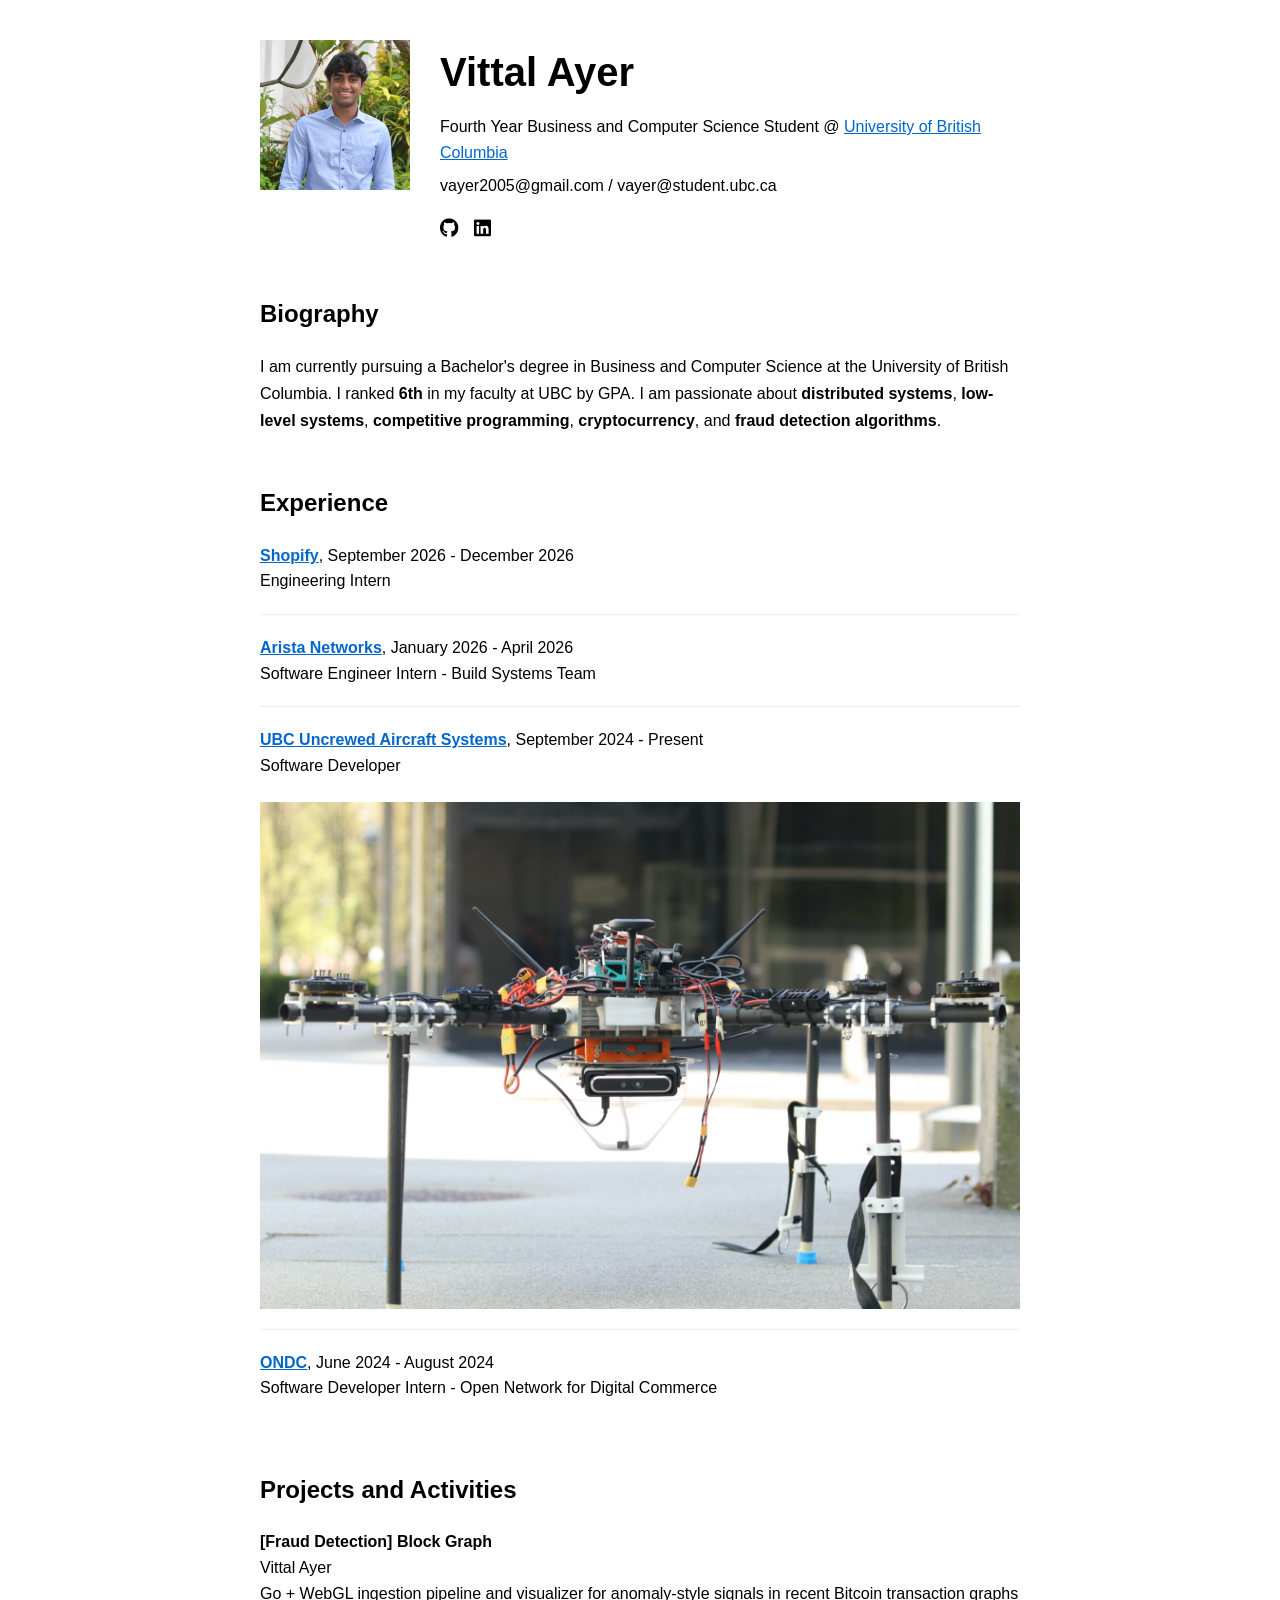
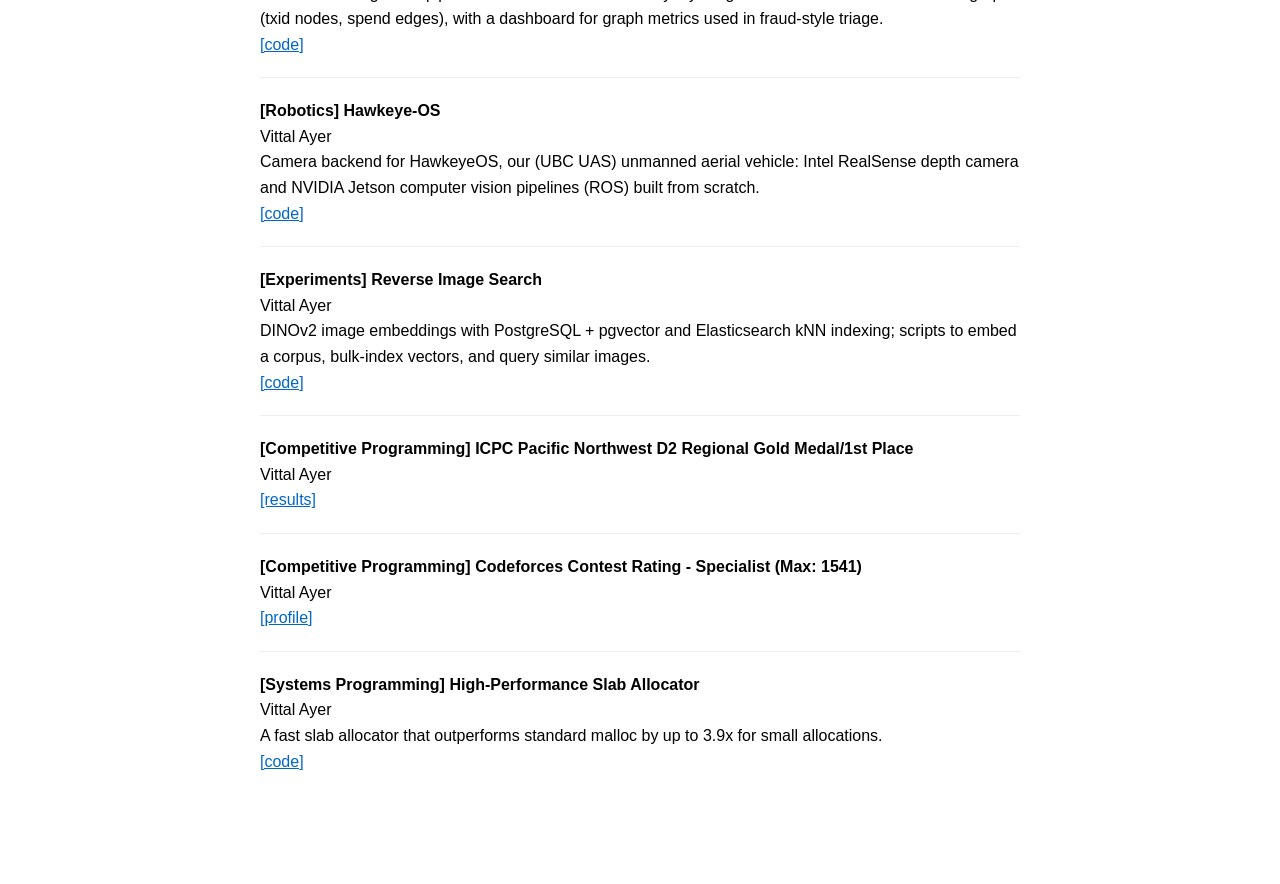
==== commit 04359e44: "chore(site): prune unused media and polish bio copy" ====
--- a/index.html
+++ b/index.html
@@ -19,7 +19,7 @@
             </div>
             <div class="profile-info">
                 <h1 class="name">Vittal Ayer</h1>
-                <p class="current-role">Third Year Business and Computer Science Student @ <a href="https://www.ubc.ca/" target="_blank">University of British Columbia</a></p>
+                <p class="current-role">Fourth Year Business and Computer Science Student @ <a href="https://www.ubc.ca/" target="_blank">University of British Columbia</a></p>
                 <p class="email">vayer2005@gmail.com / vayer@student.ubc.ca</p>
                 <div class="social-links">
                     <a href="https://github.com/vayer2005" target="_blank"><i class="fab fa-github"></i></a>
@@ -32,7 +32,7 @@
         <section class="content-section">
             <h2>Biography</h2>
             <p>
-               I am currently pursuing a Bachelors degree in Business and Computer Science at the University of British Columbia. I ranked <strong>6th</strong> in my faculty at UBC on GPA. I am passionate about <strong>distributed systems</strong>, <strong>low level systems</strong>, <strong>competitive programming</strong>, <strong>cryptocurrency</strong>, and <strong>fraud detection algorithms</strong>.
+               I am currently pursuing a Bachelor's degree in Business and Computer Science at the University of British Columbia. I ranked <strong>6th</strong> in my faculty at UBC by GPA. I am passionate about <strong>distributed systems</strong>, <strong>low-level systems</strong>, <strong>competitive programming</strong>, <strong>cryptocurrency</strong>, and <strong>fraud detection algorithms</strong>.
             </p>
         </section>
 
@@ -54,13 +54,6 @@
                     <div class="uas-media">
                         <figure class="uas-media-item">
                             <img src="images/uas-flight.jpg" alt="UBC UAS aircraft during a flight test" loading="lazy">
-                        </figure>
-                        <figure class="uas-media-item">
-                            <video controls preload="metadata" playsinline>
-                                <source src="images/flight-test.mp4" type="video/mp4">
-                                Your browser does not support the video tag.
-                            </video>
-                            <figcaption>Play to see drone crash 🙂</figcaption>
                         </figure>
                     </div>
                 </li>
--- a/style.css
+++ b/style.css
@@ -158,19 +158,11 @@
     margin: 0;
 }
 
-.uas-media-item img,
-.uas-media-item video {
+.uas-media-item img {
     display: block;
     width: 100%;
     height: auto;
     background: #f5f5f5;
-}
-
-.uas-media-item figcaption {
-    margin-top: 8px;
-    font-size: 0.9rem;
-    color: #555;
-    line-height: 1.4;
 }
 
 /* Responsive Design */
